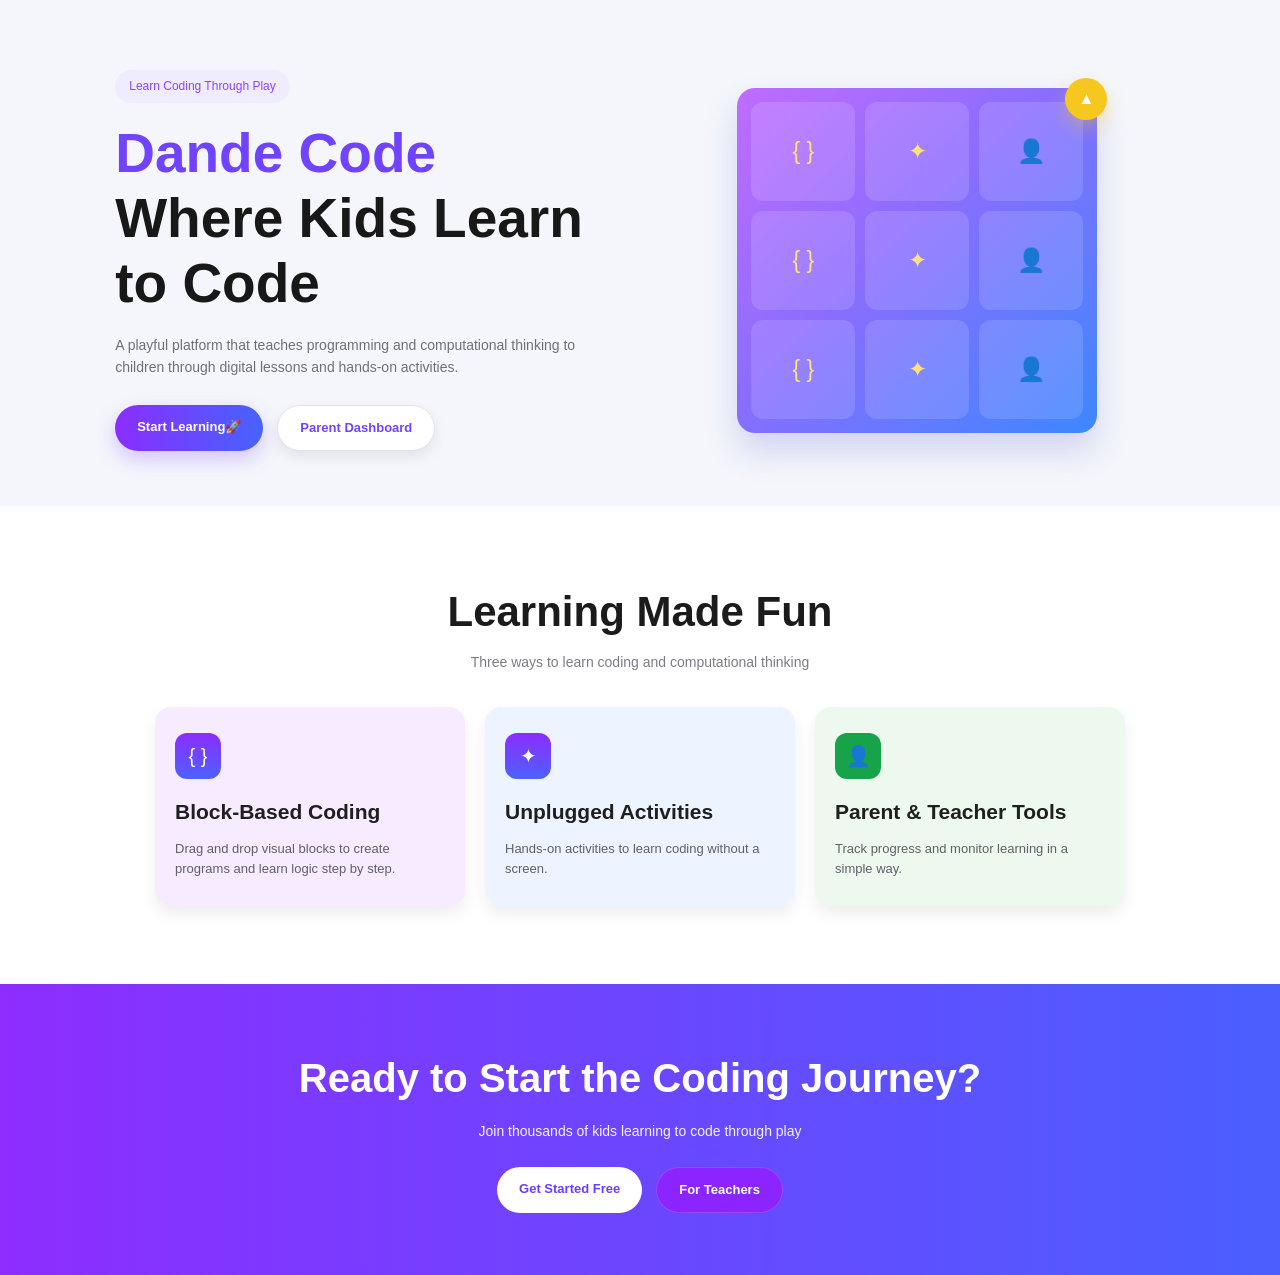
==== index.html @ 4b5eb363 "Implement landing page layout based on UI design" ====
<!DOCTYPE html>
<html lang="en">
<head>
  <meta charset="UTF-8">
  <meta name="viewport" content="width=device-width, initial-scale=1.0">
  <title>Dande Code</title>
  <link rel="stylesheet" href="style.css">
</head>

<body>

<!-- HERO SECTION -->
<section class="hero">
  <div class="container hero-content">

    <!-- LEFT TEXT -->
    <div class="hero-text">
      <span class="mini-badge">Learn Coding Through Play</span>

      <h1>
        <span>Dande Code</span><br>
        Where Kids Learn to Code
      </h1>

      <p>
        A playful platform that teaches programming and computational thinking
        to children through digital lessons and hands-on activities.
      </p>

      <div class="hero-buttons">
        <a href="#" class="btn primary-btn">Start Learning🚀</a>
        <a href="#" class="btn secondary-btn">Parent Dashboard</a>
      </div>
    </div>

    <!-- RIGHT BOX -->
    <div class="hero-visual">
      <div class="visual-box">

        <!-- GRID -->
        <div class="grid-box">{ }</div>
        <div class="grid-box">✦</div>
        <div class="grid-box">👤</div>

        <div class="grid-box">{ }</div>
        <div class="grid-box">✦</div>
        <div class="grid-box">👤</div>

        <div class="grid-box">{ }</div>
        <div class="grid-box">✦</div>
        <div class="grid-box">👤</div>

        <!-- CIRCLE -->
        <div class="small-circle">▲</div>

      </div>
    </div>

  </div>
</section>

<!-- FEATURES -->
<section class="features">
  <div class="container">

    <h2>Learning Made Fun</h2>
    <p class="section-text">
      Three ways to learn coding and computational thinking
    </p>

    <div class="cards">

      <div class="card card-purple">
        <div class="icon-box">{ }</div>
        <h3>Block-Based Coding</h3>
        <p>
          Drag and drop visual blocks to create programs and learn logic step by step.
        </p>
      </div>

      <div class="card card-blue">
        <div class="icon-box">✦</div>
        <h3>Unplugged Activities</h3>
        <p>
          Hands-on activities to learn coding without a screen.
        </p>
      </div>

      <div class="card card-green">
        <div class="icon-box">👤</div>
        <h3>Parent & Teacher Tools</h3>
        <p>
          Track progress and monitor learning in a simple way.
        </p>
      </div>

    </div>

  </div>
</section>

<!-- CTA -->
<section class="cta">
  <div class="container cta-content">

    <h2>Ready to Start the Coding Journey?</h2>
    <p>Join thousands of kids learning to code through play</p>

    <div class="cta-buttons">
      <a href="#" class="btn white-btn">Get Started Free</a>
      <a href="#" class="btn dark-btn">For Teachers</a>
    </div>

  </div>
</section>

<script src="script.js"></script>

</body>
</html>
---- style.css ----
* {
  margin: 0;
  padding: 0;
  box-sizing: border-box;
}

body {
  font-family: Arial, sans-serif;
  background-color: #f6f7fb;
  color: #1c1c1c;
  line-height: 1.6;
}

.container {
  width: 82%;
  max-width: 1180px;
  margin: auto;
}

/* ===== HERO ===== */
.hero {
  background: #f4f6fb;
  padding: 70px 0 55px;
}

.hero-content {
  display: flex;
  justify-content: space-between;
  align-items: center;
  gap: 60px;
}

.hero-text {
  flex: 1;
}

.mini-badge {
  display: inline-block;
  background-color: #f0ecff;
  color: #8a46ff;
  padding: 7px 14px;
  border-radius: 20px;
  font-size: 12px;
  margin-bottom: 18px;
}

.hero-text h1 {
  font-size: 55px;
  line-height: 1.18;
  margin-bottom: 18px;
  font-weight: 700;
  color: #181818;
}

.hero-text h1 span {
  color: #6f43ff;
}

.hero-text p {
  max-width: 470px;
  color: #6f6f79;
  margin-bottom: 26px;
  font-size: 14px;
}

.hero-buttons {
  display: flex;
  gap: 14px;
  flex-wrap: wrap;
}

.btn {
  text-decoration: none;
  padding: 12px 22px;
  border-radius: 24px;
  font-size: 13px;
  font-weight: 600;
  transition: 0.3s;
  display: inline-block;
}

.primary-btn {
  background: linear-gradient(90deg, #8b2dff, #4663ff);
  color: white;
  box-shadow: 0 8px 20px rgba(124, 65, 255, 0.28);
}

.secondary-btn {
  background-color: #ffffff;
  color: #6f43ff;
  border: 1px solid #e6def8;
  box-shadow: 0 6px 14px rgba(0, 0, 0, 0.08);
}

.primary-btn:hover,
.secondary-btn:hover,
.white-btn:hover,
.dark-btn:hover {
  transform: translateY(-2px);
}

/* ===== RIGHT BOX ===== */
.hero-visual {
  flex: 1;
  display: flex;
  justify-content: center;
}

.visual-box {
  width: 360px;
  min-height: 345px;
  background: linear-gradient(135deg, #c06cff 0%, #8a6dff 45%, #3d87ff 100%);
  border-radius: 18px;
  padding: 14px;
  position: relative;
  box-shadow: 0 18px 32px rgba(89, 97, 201, 0.22);
  display: grid;
  grid-template-columns: repeat(3, 1fr);
  gap: 10px;
}

.grid-box {
  background: rgba(255, 255, 255, 0.13);
  border-radius: 12px;
  display: flex;
  justify-content: center;
  align-items: center;
  color: #ffe17a;
  font-size: 23px;
  min-height: 98px;
}

.small-circle {
  position: absolute;
  top: -10px;
  right: -10px;
  width: 42px;
  height: 42px;
  background: #f6c71e;
  border-radius: 50%;
  display: flex;
  justify-content: center;
  align-items: center;
  color: white;
  font-size: 16px;
  font-weight: bold;
  box-shadow: 0 8px 18px rgba(246, 199, 30, 0.35);
}

/* ===== FEATURES ===== */
.features {
  background-color: #ffffff;
  padding: 72px 0 78px;
  text-align: center;
}

.features h2 {
  font-size: 42px;
  margin-bottom: 5px;
  color: #1b1b1b;
}

.section-text {
  color: #7c7c85;
  margin-bottom: 34px;
  font-size: 14px;
}

.cards {
  display: flex;
  gap: 20px;
  justify-content: center;
  flex-wrap: wrap;
}

.card {
  width: 310px;
  text-align: left;
  padding: 26px 20px;
  border-radius: 16px;
  box-shadow: 0 8px 16px rgba(0, 0, 0, 0.07);
}

.card-purple {
  background-color: #f7ecff;
}

.card-blue {
  background-color: #edf4ff;
}

.card-green {
  background-color: #edf9ef;
}

.icon-box {
  width: 46px;
  height: 46px;
  border-radius: 12px;
  background: linear-gradient(180deg, #8d2dff, #4c61ff);
  color: white;
  display: flex;
  justify-content: center;
  align-items: center;
  font-size: 20px;
  margin-bottom: 16px;
}

.card-green .icon-box {
  background: #16a34a;
}

.card h3 {
  margin-bottom: 10px;
  font-size: 21px;
  color: #1f1f1f;
}

.card p {
  color: #5f5f68;
  font-size: 13px;
}

/* ===== CTA ===== */
.cta {
  background: linear-gradient(90deg, #8d2dff 0%, #4a5fff 100%);
  padding: 62px 0;
  text-align: center;
  color: white;
}

.cta-content h2 {
  font-size: 40px;
  margin-bottom: 10px;
}

.cta-content p {
  margin-bottom: 24px;
  color: #f5f3ff;
  font-size: 14px;
}

.cta-buttons {
  display: flex;
  justify-content: center;
  gap: 14px;
  flex-wrap: wrap;
}

.white-btn {
  background-color: #ffffff;
  color: #6a3fff;
}

.dark-btn {
  background: #8c24ff;
  color: white;
  border: 1px solid rgba(255, 255, 255, 0.15);
}

/* ===== RESPONSIVE ===== */
@media (max-width: 900px) {
  .hero-content {
    flex-direction: column;
    text-align: center;
  }

  .hero-text p {
    margin-left: auto;
    margin-right: auto;
  }

  .hero-buttons {
    justify-content: center;
  }

  .visual-box {
    width: 100%;
    max-width: 360px;
  }

  .hero-text h1,
  .features h2,
  .cta-content h2 {
    font-size: 34px;
  }
}
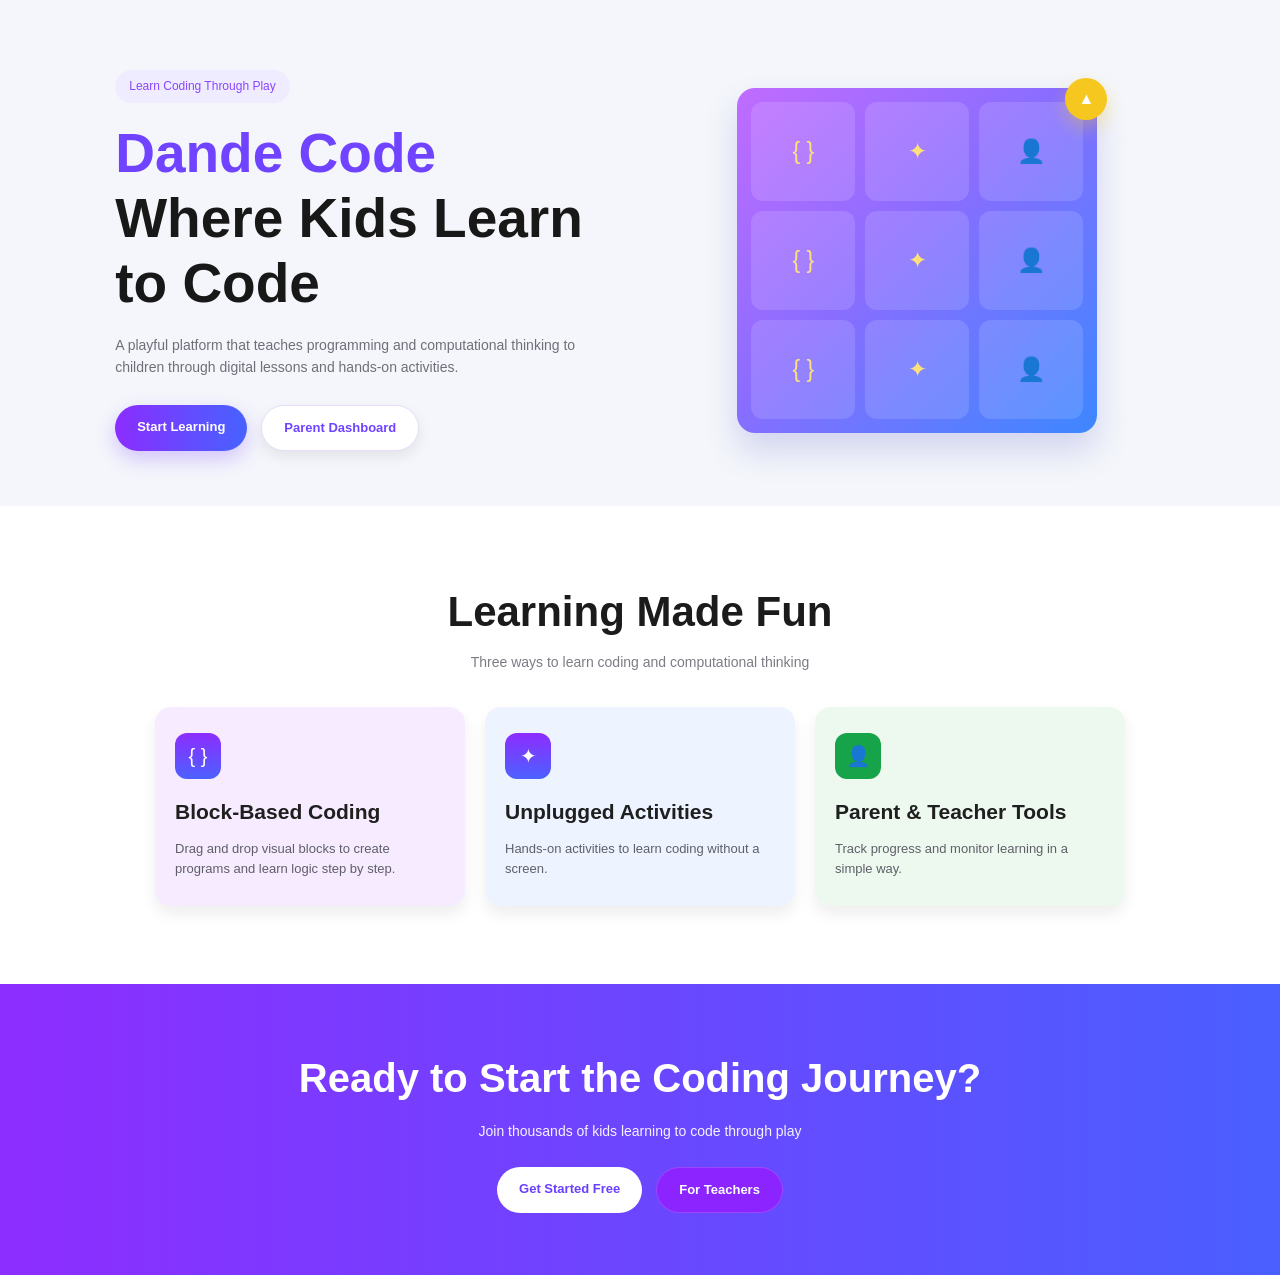
==== commit 368a336c: "Organize files into folders and add signup page" ====
--- a/index.html
+++ b/index.html
@@ -4,7 +4,7 @@
   <meta charset="UTF-8">
   <meta name="viewport" content="width=device-width, initial-scale=1.0">
   <title>Dande Code</title>
-  <link rel="stylesheet" href="style.css">
+  <link rel="stylesheet" href="css/style.css">
 </head>
 
 <body>
@@ -28,7 +28,7 @@
       </p>
 
       <div class="hero-buttons">
-        <a href="#" class="btn primary-btn">Start Learning🚀</a>
+       <a href="signup.html" class="btn primary-btn">Start Learning</a>
         <a href="#" class="btn secondary-btn">Parent Dashboard</a>
       </div>
     </div>
@@ -114,7 +114,7 @@
   </div>
 </section>
 
-<script src="script.js"></script>
+<script src="js/script.js"></script>
 
 </body>
 </html>
--- a/css/style.css
+++ b/css/style.css
@@ -0,0 +1,287 @@
+* {
+  margin: 0;
+  padding: 0;
+  box-sizing: border-box;
+}
+
+body {
+  font-family: Arial, sans-serif;
+  background-color: #f6f7fb;
+  color: #1c1c1c;
+  line-height: 1.6;
+}
+
+.container {
+  width: 82%;
+  max-width: 1180px;
+  margin: auto;
+}
+
+/* ===== HERO ===== */
+.hero {
+  background: #f4f6fb;
+  padding: 70px 0 55px;
+}
+
+.hero-content {
+  display: flex;
+  justify-content: space-between;
+  align-items: center;
+  gap: 60px;
+}
+
+.hero-text {
+  flex: 1;
+}
+
+.mini-badge {
+  display: inline-block;
+  background-color: #f0ecff;
+  color: #8a46ff;
+  padding: 7px 14px;
+  border-radius: 20px;
+  font-size: 12px;
+  margin-bottom: 18px;
+}
+
+.hero-text h1 {
+  font-size: 55px;
+  line-height: 1.18;
+  margin-bottom: 18px;
+  font-weight: 700;
+  color: #181818;
+}
+
+.hero-text h1 span {
+  color: #6f43ff;
+}
+
+.hero-text p {
+  max-width: 470px;
+  color: #6f6f79;
+  margin-bottom: 26px;
+  font-size: 14px;
+}
+
+.hero-buttons {
+  display: flex;
+  gap: 14px;
+  flex-wrap: wrap;
+}
+
+.btn {
+  text-decoration: none;
+  padding: 12px 22px;
+  border-radius: 24px;
+  font-size: 13px;
+  font-weight: 600;
+  transition: 0.3s;
+  display: inline-block;
+}
+
+.primary-btn {
+  background: linear-gradient(90deg, #8b2dff, #4663ff);
+  color: white;
+  box-shadow: 0 8px 20px rgba(124, 65, 255, 0.28);
+}
+
+.secondary-btn {
+  background-color: #ffffff;
+  color: #6f43ff;
+  border: 1px solid #e6def8;
+  box-shadow: 0 6px 14px rgba(0, 0, 0, 0.08);
+}
+
+.primary-btn:hover,
+.secondary-btn:hover,
+.white-btn:hover,
+.dark-btn:hover {
+  transform: translateY(-2px);
+}
+
+/* ===== RIGHT BOX ===== */
+.hero-visual {
+  flex: 1;
+  display: flex;
+  justify-content: center;
+}
+
+.visual-box {
+  width: 360px;
+  min-height: 345px;
+  background: linear-gradient(135deg, #c06cff 0%, #8a6dff 45%, #3d87ff 100%);
+  border-radius: 18px;
+  padding: 14px;
+  position: relative;
+  box-shadow: 0 18px 32px rgba(89, 97, 201, 0.22);
+  display: grid;
+  grid-template-columns: repeat(3, 1fr);
+  gap: 10px;
+}
+
+.grid-box {
+  background: rgba(255, 255, 255, 0.13);
+  border-radius: 12px;
+  display: flex;
+  justify-content: center;
+  align-items: center;
+  color: #ffe17a;
+  font-size: 23px;
+  min-height: 98px;
+}
+
+.small-circle {
+  position: absolute;
+  top: -10px;
+  right: -10px;
+  width: 42px;
+  height: 42px;
+  background: #f6c71e;
+  border-radius: 50%;
+  display: flex;
+  justify-content: center;
+  align-items: center;
+  color: white;
+  font-size: 16px;
+  font-weight: bold;
+  box-shadow: 0 8px 18px rgba(246, 199, 30, 0.35);
+}
+
+/* ===== FEATURES ===== */
+.features {
+  background-color: #ffffff;
+  padding: 72px 0 78px;
+  text-align: center;
+}
+
+.features h2 {
+  font-size: 42px;
+  margin-bottom: 5px;
+  color: #1b1b1b;
+}
+
+.section-text {
+  color: #7c7c85;
+  margin-bottom: 34px;
+  font-size: 14px;
+}
+
+.cards {
+  display: flex;
+  gap: 20px;
+  justify-content: center;
+  flex-wrap: wrap;
+}
+
+.card {
+  width: 310px;
+  text-align: left;
+  padding: 26px 20px;
+  border-radius: 16px;
+  box-shadow: 0 8px 16px rgba(0, 0, 0, 0.07);
+}
+
+.card-purple {
+  background-color: #f7ecff;
+}
+
+.card-blue {
+  background-color: #edf4ff;
+}
+
+.card-green {
+  background-color: #edf9ef;
+}
+
+.icon-box {
+  width: 46px;
+  height: 46px;
+  border-radius: 12px;
+  background: linear-gradient(180deg, #8d2dff, #4c61ff);
+  color: white;
+  display: flex;
+  justify-content: center;
+  align-items: center;
+  font-size: 20px;
+  margin-bottom: 16px;
+}
+
+.card-green .icon-box {
+  background: #16a34a;
+}
+
+.card h3 {
+  margin-bottom: 10px;
+  font-size: 21px;
+  color: #1f1f1f;
+}
+
+.card p {
+  color: #5f5f68;
+  font-size: 13px;
+}
+
+/* ===== CTA ===== */
+.cta {
+  background: linear-gradient(90deg, #8d2dff 0%, #4a5fff 100%);
+  padding: 62px 0;
+  text-align: center;
+  color: white;
+}
+
+.cta-content h2 {
+  font-size: 40px;
+  margin-bottom: 10px;
+}
+
+.cta-content p {
+  margin-bottom: 24px;
+  color: #f5f3ff;
+  font-size: 14px;
+}
+
+.cta-buttons {
+  display: flex;
+  justify-content: center;
+  gap: 14px;
+  flex-wrap: wrap;
+}
+
+.white-btn {
+  background-color: #ffffff;
+  color: #6a3fff;
+}
+
+.dark-btn {
+  background: #8c24ff;
+  color: white;
+  border: 1px solid rgba(255, 255, 255, 0.15);
+}
+
+/* ===== RESPONSIVE ===== */
+@media (max-width: 900px) {
+  .hero-content {
+    flex-direction: column;
+    text-align: center;
+  }
+
+  .hero-text p {
+    margin-left: auto;
+    margin-right: auto;
+  }
+
+  .hero-buttons {
+    justify-content: center;
+  }
+
+  .visual-box {
+    width: 100%;
+    max-width: 360px;
+  }
+
+  .hero-text h1,
+  .features h2,
+  .cta-content h2 {
+    font-size: 34px;
+  }
+}
